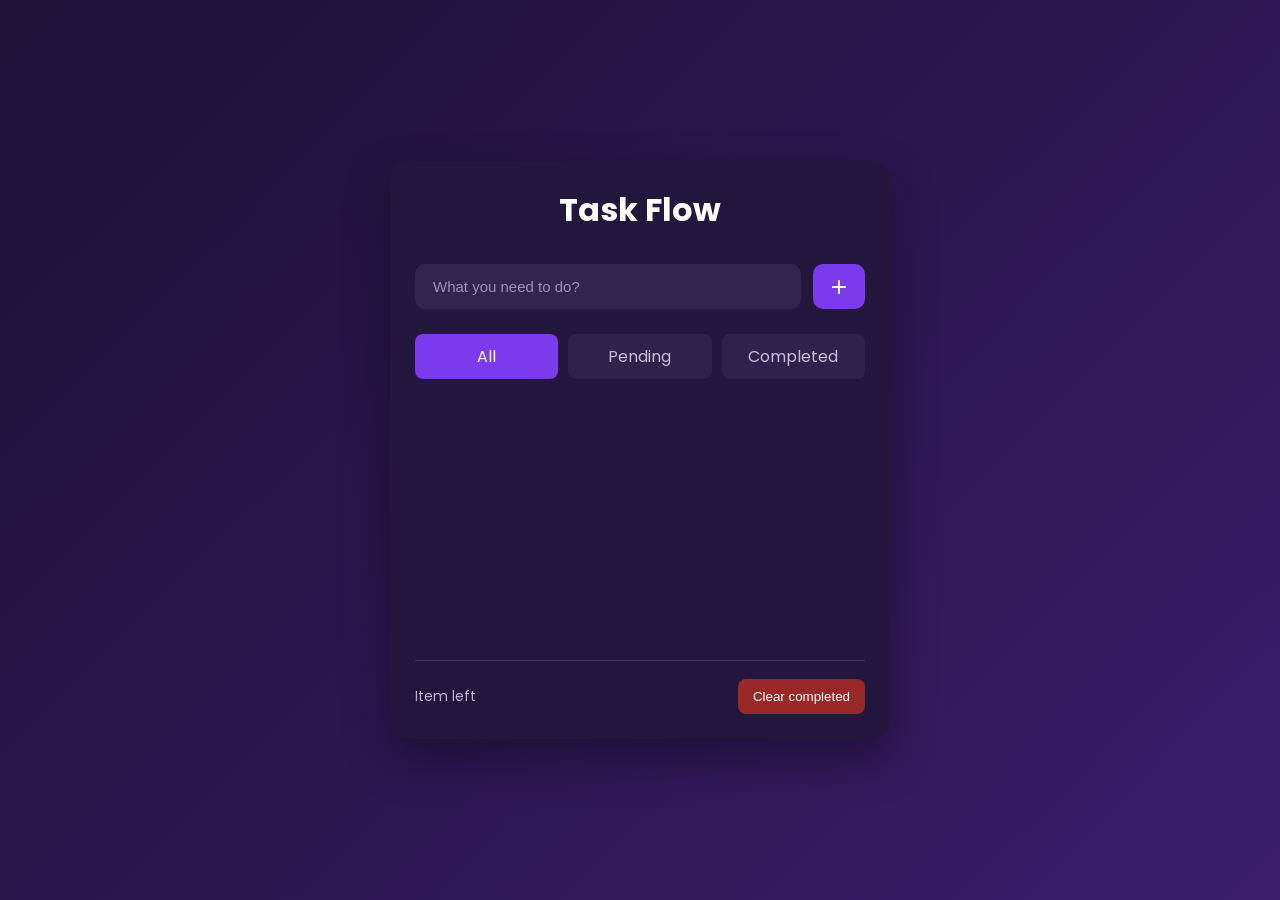
==== index.html @ 8a2900d8 "first commit" ====
<!DOCTYPE html>
<html lang="en">

<head>
    <meta charset="UTF-8">
    <meta name="viewport" content="width=device-width, initial-scale=1.0">
    <title>Task Flow</title>
    <link rel="stylesheet" href="style.css">
</head>

<body>
    <main>
        <header>
            <h1>Task Flow</h1>
            <!-- #TODO ==> Date will be added dainamicly -->
            <p> </p>
        </header>
        <!-- Input Section -->
        <section class="task-input">
            <input type="text" class="input" placeholder="What you need to do?">
            <button class="input-btn ">+</button>
        </section>
        <!-- Filter Section -->
        <section class="task-filter">
            <p class="filter active">All</p>
            <p class="filter pending">Pending</p>
            <p class="filter complete">Completed</p>
        </section>
        <!-- Task List Section -->
        <!-- Without any task -->
        <div class="task-list-blank hidden">
            <h2>NO TASK ADD YET !</h2>
        </div>
        <!-- With task -->
        <section class="task-container">
            <ul class="task-list">
                <!-- <li>
                    <div class="task">
                        <input type="checkbox">
                        <span>Learn JavaScript</span>
                    </div>
                    <div class="actions">
                        <button>🗑️</button>
                    </div>
                </li> -->
            </ul>
        </section>
        <footer>
            <p> <span class="left-item"> </span> Item left</p>
            <button class="clear-complete">Clear completed</button>
        </footer>
    </main>

    <script src="script.js"></script>
</body>

</html>
---- style.css ----
/* ==========================
   Google Font
========================== */
@import url('https://fonts.googleapis.com/css2?family=Poppins:wght@300;400;500;600;700&display=swap');

/* ==========================
   Reset
========================== */
* {
    margin: 0;
    padding: 0;
    box-sizing: border-box;
}

body {
    font-family: "Poppins", sans-serif;
    background: linear-gradient(135deg, #1d1135, #3b1d6b);
    min-height: 100vh;
    display: flex;
    justify-content: center;
    align-items: center;
    color: #fff;
    padding: 20px;
}

/* ==========================
   Main Container
========================== */

main {
    width: 100%;
    max-width: 500px;
    background: #24173d;
    border-radius: 18px;
    padding: 25px;
    box-shadow: 0 20px 45px rgba(0, 0, 0, 0.35);
}

/* ==========================
   Header
========================== */

header {
    text-align: center;
    margin-bottom: 30px;
}

header h1 {
    font-size: 2rem;
    font-weight: 700;
    color: #ffffff;
}

header p {
    color: #b9b2c9;
    margin-top: 6px;
    font-size: 0.95rem;
}

/* ==========================
   Input Section
========================== */

.task-input {
    display: flex;
    gap: 12px;
    margin-bottom: 25px;
}

.task-input input {
    flex: 1;
    border: none;
    outline: none;
    padding: 14px 18px;
    border-radius: 10px;
    background: #332450;
    color: white;
    font-size: 15px;
}

.task-input input::placeholder {
    color: #9d93b6;
}

.input-btn {
    width: 52px;
    border: none;
    border-radius: 10px;
    background: #7c3aed;
    color: white;
    font-size: 28px;
    cursor: pointer;
    transition: 0.3s;
}

.input-btn:hover {
    background: #9254ff;
    transform: scale(1.05);
}

/* ==========================
   Filter Section
========================== */

.task-filter {
    display: flex;
    justify-content: space-between;
    margin-bottom: 22px;
    gap: 10px;
}

.filter {
    flex: 1;
    text-align: center;
    padding: 10px;
    background: #31224d;
    border-radius: 8px;
    cursor: pointer;
    color: #c7bfd8;
    transition: .3s;
    user-select: none;
}

.filter:hover {
    background: #453167;
}

.filter.active {
    background: #7c3aed;
    color: white;
}

/* ==========================
   Task List
========================== */

/* before adding list */

.task-list-blank {
    margin-bottom: 25px;
    height: 20vh;
    text-align: center;
    color: #594a73;
}

.task-list-blank h2 {
    padding-top: 50px;
}

.hidden {
    display: none;
}


/* After adding list */

.task-container {
    margin-bottom: 25px;
    max-height: 26vh;
    min-height: 26vh;
    overflow-y: auto;
    padding-right: 10px;
}

/* Scroll bar */

.task-container::-webkit-scrollbar {
    width: 8px;
}

.task-container::-webkit-scrollbar-track {
    background: #2f2149;
    border-radius: 10px;
}

.task-container::-webkit-scrollbar-thumb {
    background: #9254ff;
    border-radius: 10px;
}

.task-container::-webkit-scrollbar-thumb:hover {
    background: #64567c;
}

.task-list {
    list-style: none;
    display: flex;
    flex-direction: column;
    gap: 14px;
}

/* Example Task */

.task-list li {
    display: flex;
    justify-content: space-between;
    align-items: center;
    background: #31224d;
    padding: 14px 16px;
    border-radius: 10px;
    transition: .3s;
}

.task-list li:hover {
    transform: translateY(-2px);
    background: #3b2b5d;
}

/* Left Side */

.task {
    display: flex;
    align-items: center;
    gap: 12px;
    flex: 1;
}

.task input[type="checkbox"] {
    width: 20px;
    height: 20px;
    cursor: pointer;
    accent-color: #7c3aed;
}

.task span {
    font-size: 15px;
}

/* Completed Task */

.completed span {
    text-decoration: line-through;
    color: #8c84a4;
}

/* Action Buttons */

.actions {
    display: flex;
    gap: 10px;
}

.actions button {
    border: none;
    background: transparent;
    color: white;
    font-size: 18px;
    cursor: pointer;
    transition: .3s;
}

.actions button:hover {
    color: #a855f7;
    transform: scale(1.15);
}

/* ==========================
   Footer
========================== */

footer {
    display: flex;
    justify-content: space-between;
    align-items: center;
    border-top: 1px solid #43325f;
    padding-top: 18px;
}

footer p {
    color: #bdb4cf;
    font-size: 14px;
}

footer span {
    color: white;
    font-weight: 600;
}

footer button {
    border: none;
    background: #992828;
    color: white;
    padding: 10px 15px;
    border-radius: 8px;
    cursor: pointer;
    transition: .3s;
}

footer button:hover {
    background: #dc2626;
}

/* ==========================
   Responsive
========================== */

@media (max-width: 500px) {

    main {
        padding: 20px;
    }

    .task-filter {
        flex-direction: column;
    }

    footer {
        flex-direction: column;
        gap: 15px;
        align-items: stretch;
    }

    footer button {
        width: 100%;
    }
}
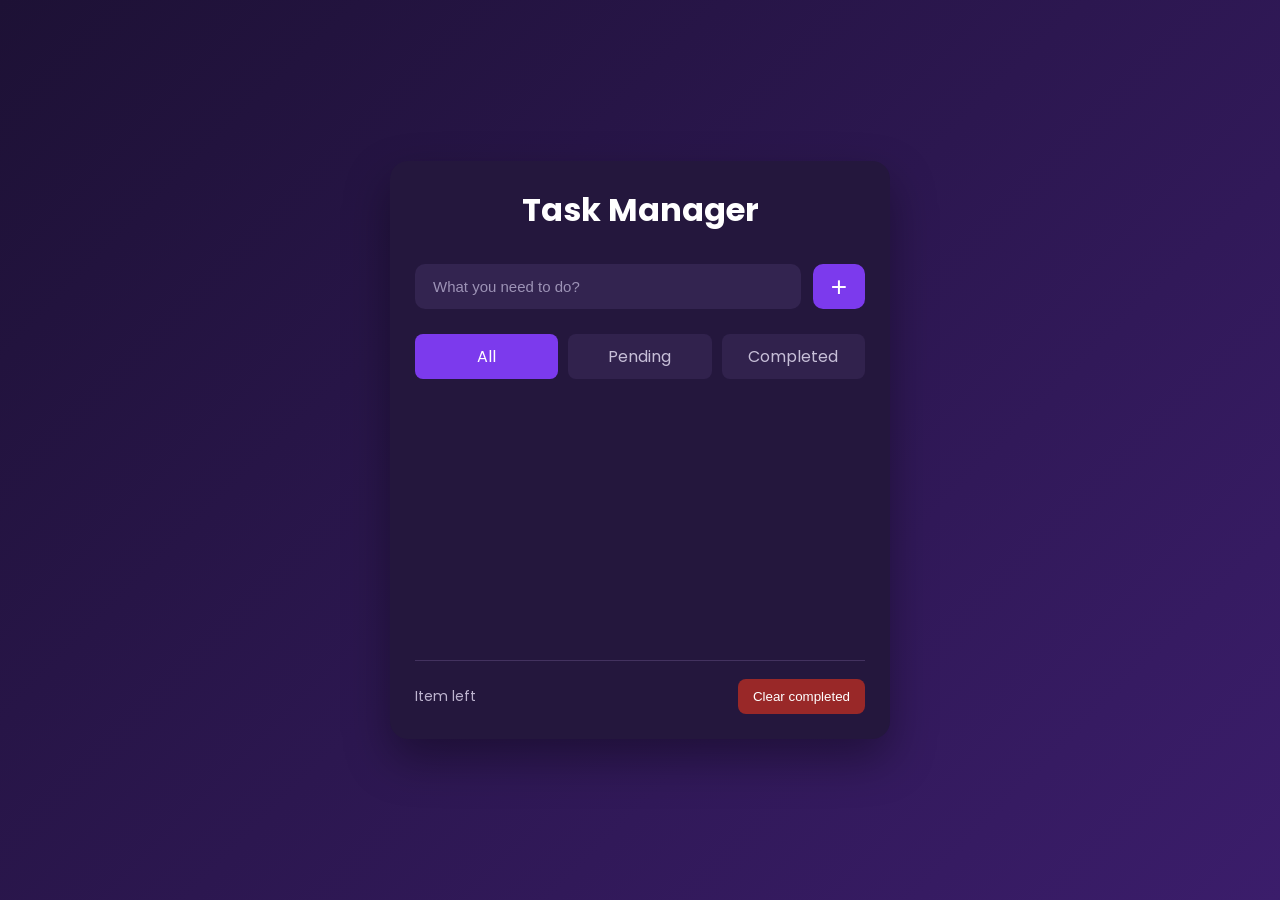
==== commit a77bdf1a: "Update title and header to reflect Task Manager" ====
--- a/index.html
+++ b/index.html
@@ -4,14 +4,14 @@
 <head>
     <meta charset="UTF-8">
     <meta name="viewport" content="width=device-width, initial-scale=1.0">
-    <title>Task Flow</title>
+    <title>Task Manager</title>
     <link rel="stylesheet" href="style.css">
 </head>
 
 <body>
     <main>
         <header>
-            <h1>Task Flow</h1>
+            <h1>Task Manager</h1>
             <!-- #TODO ==> Date will be added dainamicly -->
             <p> </p>
         </header>
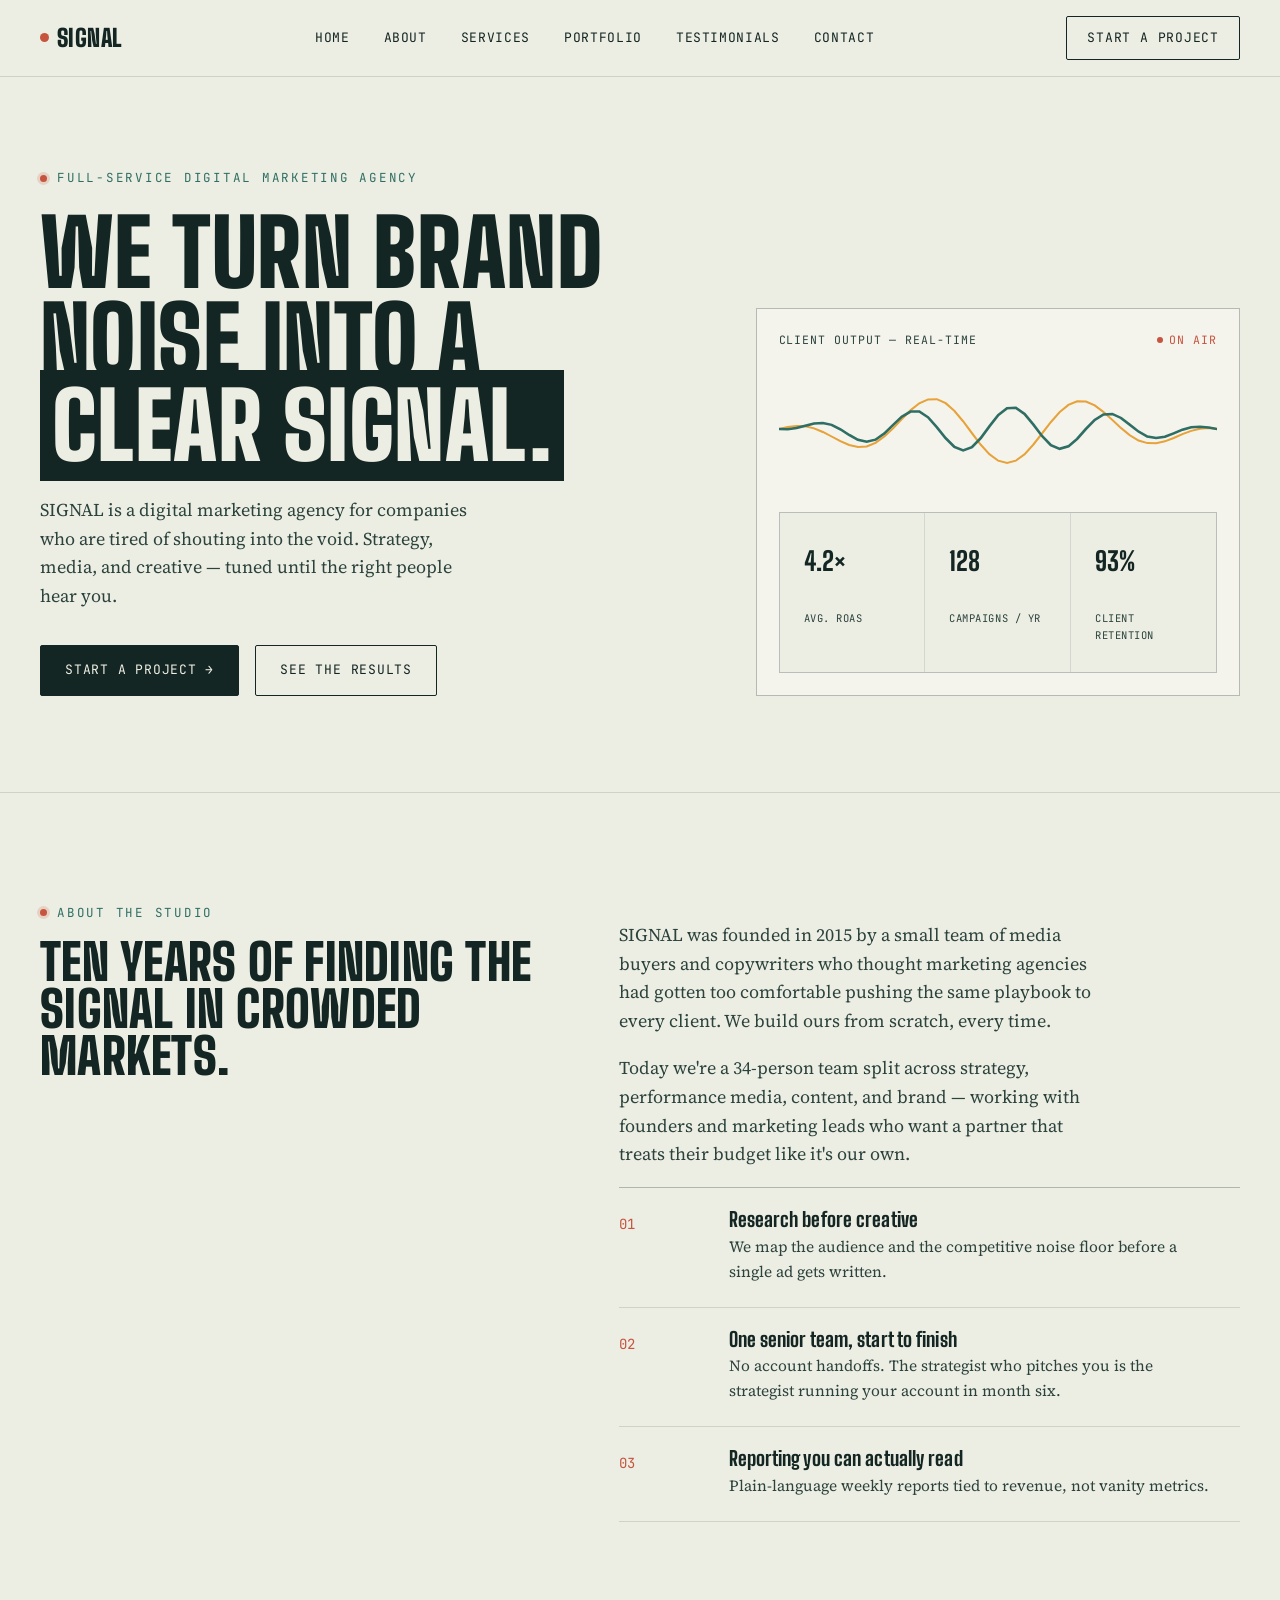
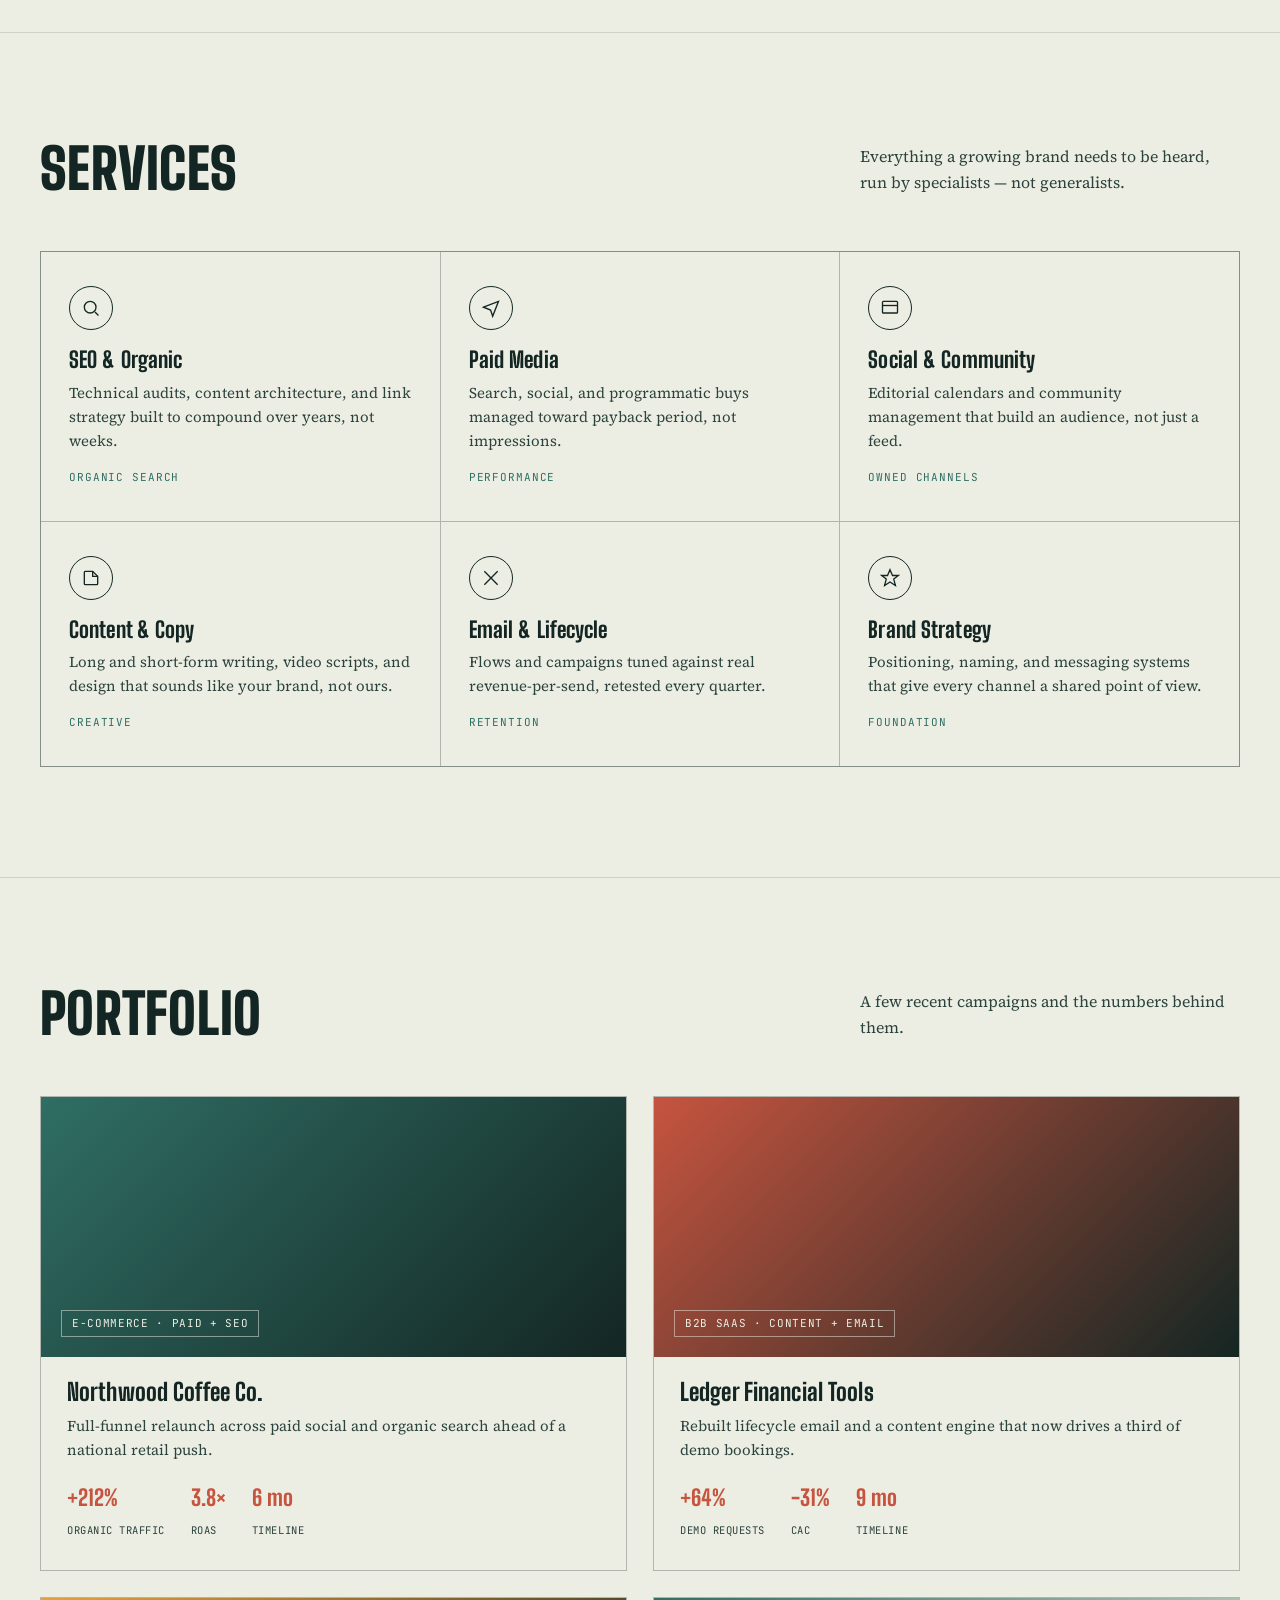
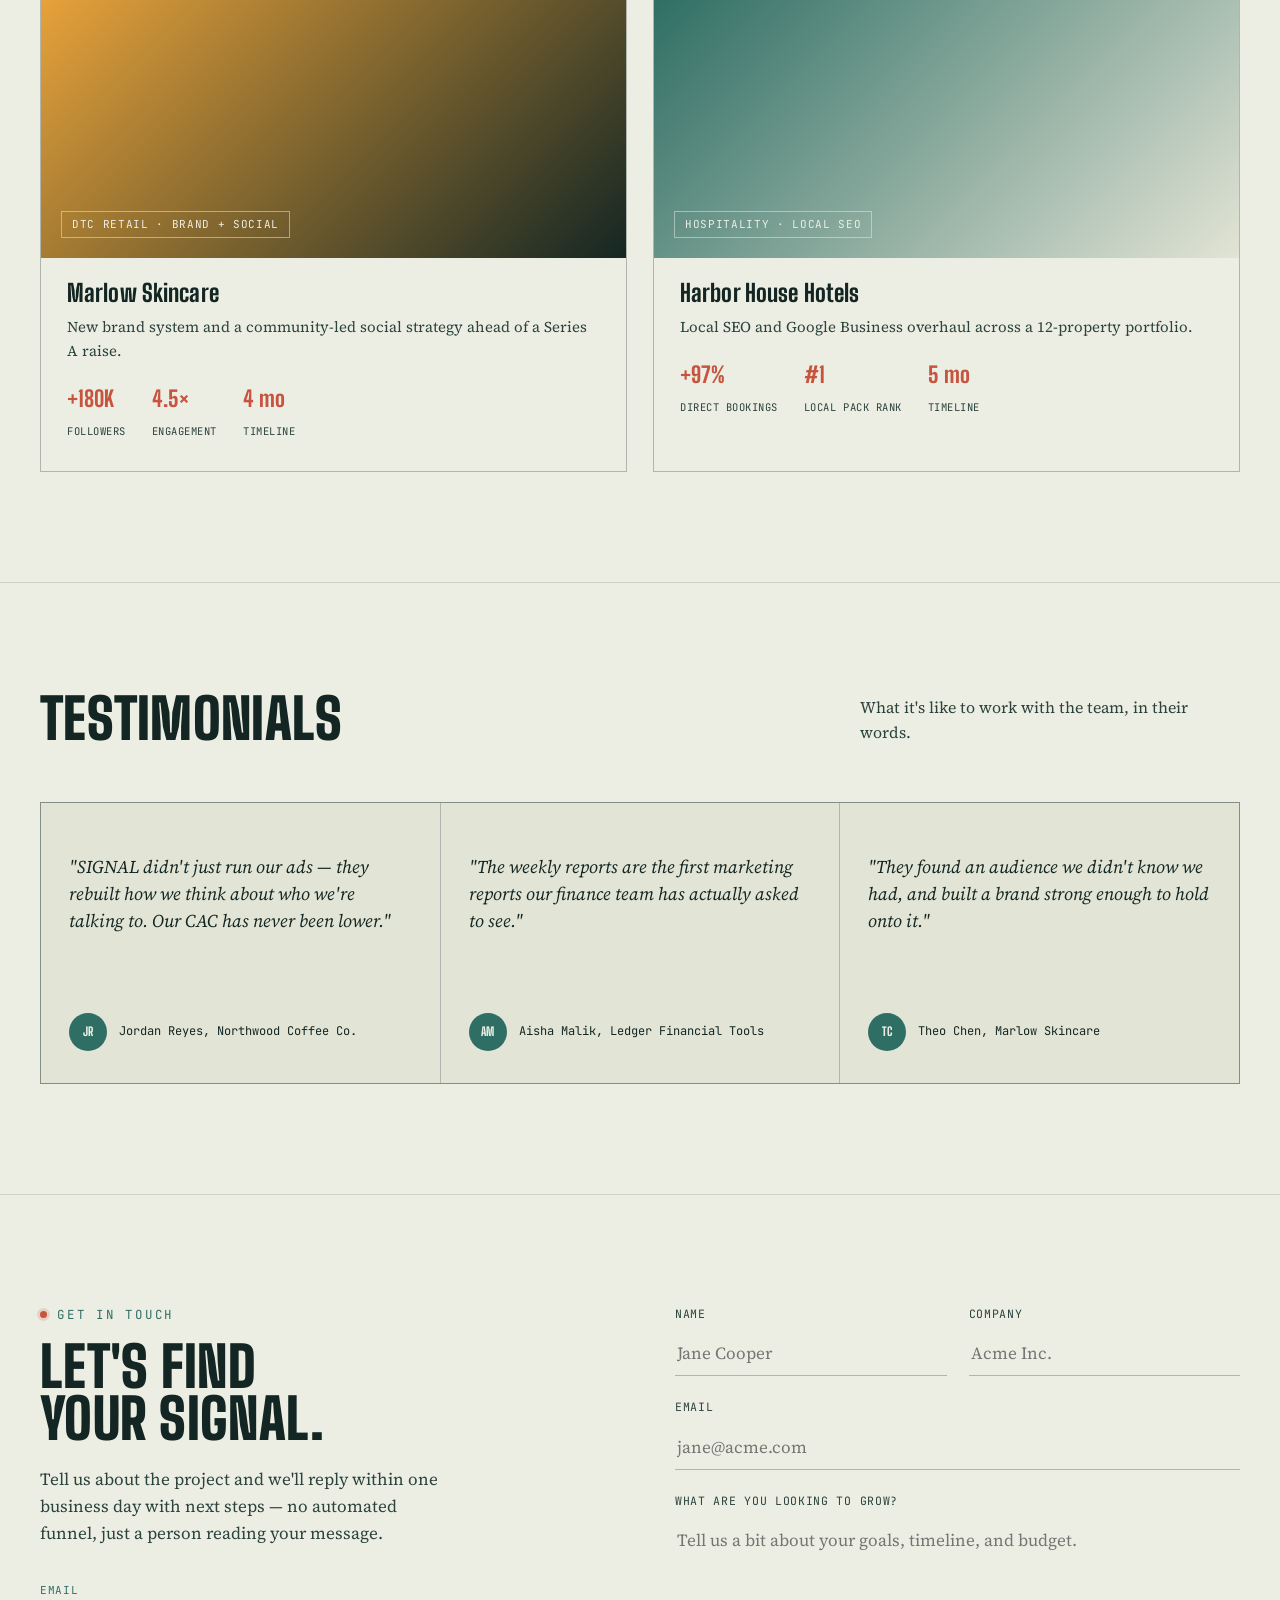
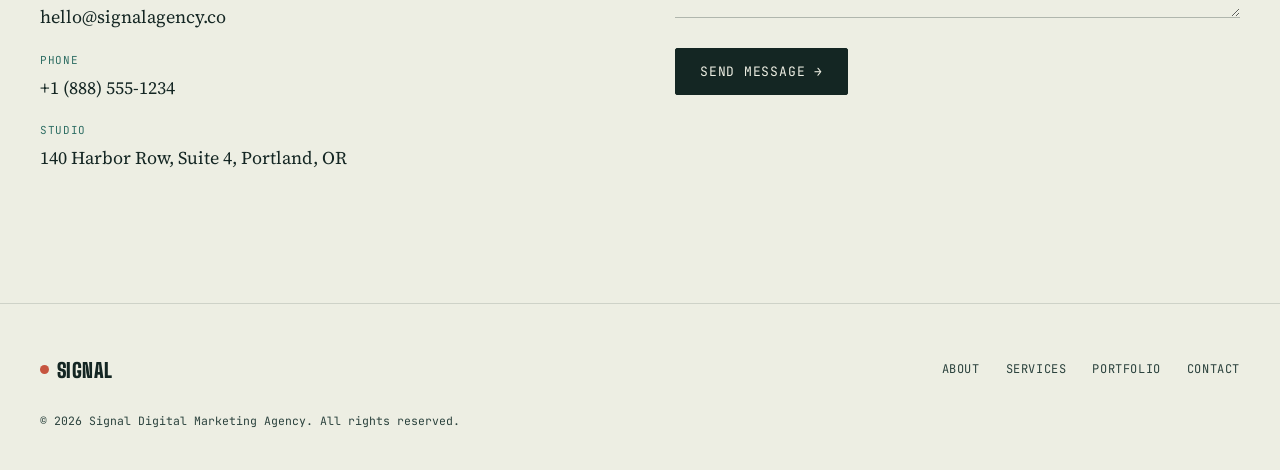
==== commit b3660f25: "Remove script and style files for a complete overhaul of the project structure" ====
--- a/index.html
+++ b/index.html
@@ -1,57 +1,883 @@
 <!DOCTYPE html>
 <html lang="en">
-
 <head>
-    <meta charset="UTF-8">
-    <meta name="viewport" content="width=device-width, initial-scale=1.0">
-    <title>Task Manager</title>
-    <link rel="stylesheet" href="style.css">
+<meta charset="UTF-8">
+<meta name="viewport" content="width=device-width, initial-scale=1.0">
+<title>SIGNAL — Digital Marketing Agency</title>
+<link rel="preconnect" href="https://fonts.googleapis.com">
+<link rel="preconnect" href="https://fonts.gstatic.com" crossorigin>
+<link href="https://fonts.googleapis.com/css2?family=Big+Shoulders+Display:wght@600;800;900&family=Source+Serif+4:ital,wght@0,400;0,500;0,600;1,400&family=JetBrains+Mono:wght@400;500&display=swap" rel="stylesheet">
+<style>
+
+/* ========================================================
+   TOKENS
+   ======================================================== */
+:root{
+  --ink:#142623;
+  --ink-soft:#2b423d;
+  --paper:#EDEEE3;
+  --paper-dim:#E2E4D5;
+  --amber:#E7A23A;
+  --amber-soft:#f3c988;
+  --teal:#2F6E64;
+  --coral:#C6543F;
+  --line: rgba(20,38,35,0.14);
+  --line-strong: rgba(20,38,35,0.28);
+
+  --display: 'Big Shoulders Display', sans-serif;
+  --body: 'Source Serif 4', Georgia, serif;
+  --mono: 'JetBrains Mono', monospace;
+
+  --maxw: 1280px;
+}
+
+*{box-sizing:border-box;}
+html{scroll-behavior:smooth;}
+body{
+  margin:0;
+  background:var(--paper);
+  color:var(--ink);
+  font-family:var(--body);
+  font-size:17px;
+  line-height:1.6;
+  -webkit-font-smoothing:antialiased;
+}
+img,svg{display:block;max-width:100%;}
+a{color:inherit;}
+button{font-family:inherit;}
+
+@media (prefers-reduced-motion: reduce){
+  *{animation-duration:0.001ms !important; animation-iteration-count:1 !important; transition-duration:0.001ms !important; scroll-behavior:auto !important;}
+}
+
+.wrap{
+  max-width:var(--maxw);
+  margin:0 auto;
+  padding:0 40px;
+}
+@media (max-width:720px){ .wrap{padding:0 22px;} }
+
+.eyebrow{
+  font-family:var(--mono);
+  font-size:12.5px;
+  letter-spacing:0.14em;
+  text-transform:uppercase;
+  color:var(--teal);
+  display:flex;
+  align-items:center;
+  gap:10px;
+}
+.eyebrow::before{
+  content:"";
+  width:7px;height:7px;border-radius:50%;
+  background:var(--coral);
+  box-shadow:0 0 0 3px rgba(198,84,63,0.18);
+}
+
+h1,h2,h3,h4{
+  font-family:var(--display);
+  font-weight:900;
+  text-transform:uppercase;
+  letter-spacing:0.005em;
+  line-height:0.94;
+  margin:0;
+  color:var(--ink);
+}
+
+.btn{
+  display:inline-flex;
+  align-items:center;
+  gap:10px;
+  font-family:var(--mono);
+  font-size:13px;
+  letter-spacing:0.06em;
+  text-transform:uppercase;
+  padding:14px 24px;
+  border-radius:2px;
+  border:1.5px solid var(--ink);
+  background:transparent;
+  color:var(--ink);
+  cursor:pointer;
+  text-decoration:none;
+  transition:background .25s ease, color .25s ease, transform .2s ease;
+}
+.btn:hover{transform:translateY(-2px);}
+.btn-solid{
+  background:var(--ink);
+  color:var(--paper);
+}
+.btn-solid:hover{background:var(--teal); border-color:var(--teal);}
+.btn-ghost:hover{background:var(--ink); color:var(--paper);}
+
+/* ========================================================
+   REVEAL ON SCROLL
+   ======================================================== */
+.reveal{
+  opacity:0;
+  transform:translateY(28px);
+  transition:opacity .8s cubic-bezier(.2,.7,.2,1), transform .8s cubic-bezier(.2,.7,.2,1);
+}
+.reveal.in{opacity:1; transform:translateY(0);}
+.reveal-stagger.in > *{transition-delay:calc(var(--i,0) * 90ms);}
+
+/* ========================================================
+   NAV
+   ======================================================== */
+header{
+  position:fixed;
+  top:0; left:0; right:0;
+  z-index:100;
+  background:rgba(237,238,227,0.86);
+  backdrop-filter:blur(10px);
+  border-bottom:1px solid var(--line);
+}
+.navbar{
+  display:flex;
+  align-items:center;
+  justify-content:space-between;
+  height:76px;
+}
+.logo{
+  font-family:var(--display);
+  font-weight:900;
+  font-size:24px;
+  text-transform:uppercase;
+  letter-spacing:0.02em;
+  text-decoration:none;
+  color:var(--ink);
+  display:flex;
+  align-items:center;
+  gap:8px;
+}
+.logo .dot{width:9px;height:9px;border-radius:50%;background:var(--coral);animation:pulse 2.4s ease-in-out infinite;}
+@keyframes pulse{0%,100%{opacity:1;} 50%{opacity:.35;}}
+
+.nav-links{
+  display:flex;
+  gap:34px;
+  list-style:none;
+  margin:0; padding:0;
+  font-family:var(--mono);
+  font-size:13px;
+  letter-spacing:0.05em;
+  text-transform:uppercase;
+}
+.nav-links a{
+  text-decoration:none;
+  color:var(--ink);
+  position:relative;
+  padding-bottom:4px;
+}
+.nav-links a::after{
+  content:"";
+  position:absolute;
+  left:0; bottom:0;
+  width:0%; height:1.5px;
+  background:var(--coral);
+  transition:width .25s ease;
+}
+.nav-links a:hover::after{width:100%;}
+
+.nav-cta{display:flex; align-items:center; gap:22px;}
+.nav-cta .btn{padding:11px 20px;}
+
+.burger{
+  display:none;
+  flex-direction:column;
+  gap:5px;
+  background:none;
+  border:none;
+  cursor:pointer;
+  padding:8px;
+}
+.burger span{width:24px;height:2px;background:var(--ink);transition:transform .3s ease, opacity .3s ease;}
+.burger.open span:nth-child(1){transform:translateY(7px) rotate(45deg);}
+.burger.open span:nth-child(2){opacity:0;}
+.burger.open span:nth-child(3){transform:translateY(-7px) rotate(-45deg);}
+
+.mobile-menu{
+  display:none;
+  position:fixed;
+  top:76px; left:0; right:0; bottom:0;
+  background:var(--paper);
+  z-index:99;
+  padding:40px 28px;
+  transform:translateY(-12px);
+  opacity:0;
+  pointer-events:none;
+  transition:opacity .3s ease, transform .3s ease;
+}
+.mobile-menu.open{opacity:1; transform:translateY(0); pointer-events:auto;}
+.mobile-menu ul{list-style:none;margin:0;padding:0;display:flex;flex-direction:column;gap:0;}
+.mobile-menu li{border-bottom:1px solid var(--line);}
+.mobile-menu a{
+  display:block;
+  padding:22px 4px;
+  text-decoration:none;
+  color:var(--ink);
+  font-family:var(--display);
+  font-weight:800;
+  font-size:30px;
+  text-transform:uppercase;
+}
+.mobile-menu .btn{margin-top:28px; width:100%; justify-content:center;}
+
+@media (max-width:900px){
+  .nav-links, .nav-cta .btn-ghost{display:none;}
+  .burger{display:flex;}
+  .mobile-menu{display:block;}
+}
+
+/* ========================================================
+   HERO
+   ======================================================== */
+.hero{
+  padding:168px 0 96px;
+  position:relative;
+  overflow:hidden;
+  border-bottom:1px solid var(--line);
+}
+.hero-grid{
+  display:grid;
+  grid-template-columns:1.15fr 0.85fr;
+  gap:60px;
+  align-items:end;
+}
+.hero h1{
+  font-size:clamp(52px, 7.2vw, 108px);
+  margin-top:22px;
+}
+.hero h1 em{
+  font-style:normal;
+  color:var(--paper);
+  background:var(--ink);
+  padding:0 12px;
+}
+.hero-sub{
+  max-width:440px;
+  font-size:18px;
+  color:var(--ink-soft);
+  margin:26px 0 34px;
+}
+.hero-actions{display:flex; gap:16px; flex-wrap:wrap;}
+
+.hero-panel{
+  border:1px solid var(--line-strong);
+  background:rgba(255,255,255,0.35);
+  padding:22px;
+  position:relative;
+}
+.hero-panel-label{
+  display:flex; justify-content:space-between;
+  font-family:var(--mono); font-size:11.5px; letter-spacing:0.08em; text-transform:uppercase;
+  color:var(--ink-soft);
+  margin-bottom:14px;
+}
+.hero-panel-label span.live{color:var(--coral); display:flex; align-items:center; gap:6px;}
+.hero-panel-label span.live::before{content:"";width:6px;height:6px;border-radius:50%;background:var(--coral);animation:pulse 1.6s ease-in-out infinite;}
+
+#wave-svg{width:100%; height:130px;}
+.wave-path{
+  fill:none;
+  stroke:var(--teal);
+  stroke-width:2.5;
+  stroke-linecap:round;
+}
+.wave-path.amber{stroke:var(--amber); stroke-width:2;}
+
+.stat-row{
+  display:grid;
+  grid-template-columns:repeat(3,1fr);
+  gap:1px;
+  background:var(--line);
+  margin-top:18px;
+  border:1px solid var(--line);
+}
+.stat-row div{
+  background:var(--paper);
+  padding:14px 12px;
+}
+.stat-num{font-family:var(--display); font-weight:800; font-size:26px;}
+.stat-label{font-family:var(--mono); font-size:10.5px; text-transform:uppercase; letter-spacing:0.05em; color:var(--ink-soft);}
+
+@media (max-width:900px){
+  .hero{padding:120px 0 64px;}
+  .hero-grid{grid-template-columns:1fr; gap:40px;}
+}
+
+/* ========================================================
+   SECTION SHELL
+   ======================================================== */
+section{padding:110px 0; border-bottom:1px solid var(--line);}
+.section-head{
+  display:flex;
+  justify-content:space-between;
+  align-items:flex-end;
+  gap:30px;
+  margin-bottom:56px;
+}
+.section-head h2{font-size:clamp(34px,4.4vw,56px);}
+.section-head p{max-width:380px; color:var(--ink-soft); font-size:16px; margin:0;}
+@media (max-width:760px){
+  section{padding:76px 0;}
+  .section-head{flex-direction:column; align-items:flex-start;}
+}
+
+/* ========================================================
+   ABOUT
+   ======================================================== */
+.about-grid{
+  display:grid;
+  grid-template-columns:0.9fr 1.1fr;
+  gap:70px;
+}
+.about-copy p{font-size:18px; color:var(--ink-soft); max-width:480px;}
+.about-copy p + p{margin-top:18px;}
+.freq-list{
+  border-top:1px solid var(--line-strong);
+}
+.freq-item{
+  display:grid;
+  grid-template-columns:90px 1fr;
+  gap:20px;
+  padding:22px 0;
+  border-bottom:1px solid var(--line);
+}
+.freq-item .f-num{
+  font-family:var(--mono);
+  color:var(--coral);
+  font-size:14px;
+  padding-top:3px;
+}
+.freq-item h4{
+  font-size:20px;
+  text-transform:none;
+  font-weight:800;
+  margin-bottom:6px;
+}
+.freq-item p{margin:0; color:var(--ink-soft); font-size:15.5px;}
+
+@media (max-width:900px){ .about-grid{grid-template-columns:1fr; gap:40px;} }
+
+/* ========================================================
+   SERVICES
+   ======================================================== */
+.services-grid{
+  display:grid;
+  grid-template-columns:repeat(3, 1fr);
+  gap:1px;
+  background:var(--line-strong);
+  border:1px solid var(--line-strong);
+}
+.service-card{
+  background:var(--paper);
+  padding:34px 28px;
+  transition:background .3s ease, transform .3s ease;
+  position:relative;
+}
+.service-card:hover{background:var(--ink); transform:translateY(-3px);}
+.service-card:hover *{color:var(--paper) !important;}
+.service-card:hover .s-icon{background:var(--amber); border-color:var(--amber);}
+.s-icon{
+  width:44px; height:44px;
+  border:1.5px solid var(--ink);
+  border-radius:50%;
+  display:flex; align-items:center; justify-content:center;
+  margin-bottom:20px;
+  transition:all .3s ease;
+}
+.s-icon svg{width:20px;height:20px;}
+.service-card h3{font-size:22px; text-transform:none; font-weight:800; margin-bottom:10px;}
+.service-card p{margin:0; color:var(--ink-soft); font-size:15px;}
+.s-tag{
+  font-family:var(--mono); font-size:11px; color:var(--teal);
+  text-transform:uppercase; letter-spacing:0.08em;
+  margin-top:16px; display:block;
+}
+@media (max-width:900px){ .services-grid{grid-template-columns:1fr 1fr;} }
+@media (max-width:600px){ .services-grid{grid-template-columns:1fr;} }
+
+/* ========================================================
+   PORTFOLIO
+   ======================================================== */
+.folio-grid{
+  display:grid;
+  grid-template-columns:repeat(2,1fr);
+  gap:26px;
+}
+.folio-card{
+  border:1px solid var(--line-strong);
+  overflow:hidden;
+}
+.folio-media{
+  height:260px;
+  background:linear-gradient(135deg, var(--teal), var(--ink));
+  position:relative;
+  display:flex; align-items:flex-end;
+  padding:20px;
+}
+.folio-media .tag{
+  font-family:var(--mono); font-size:11px; color:var(--paper);
+  border:1px solid rgba(237,238,227,0.5);
+  padding:4px 10px; text-transform:uppercase; letter-spacing:0.06em;
+}
+.folio-body{padding:24px 26px 28px;}
+.folio-body h3{font-size:24px; text-transform:none; font-weight:800;}
+.folio-body p{color:var(--ink-soft); font-size:15px; margin:10px 0 18px;}
+.folio-metrics{display:flex; gap:26px;}
+.folio-metrics div{font-family:var(--mono);}
+.folio-metrics b{display:block; font-size:22px; color:var(--coral); font-family:var(--display); font-weight:800;}
+.folio-metrics span{font-size:10.5px; text-transform:uppercase; letter-spacing:0.05em; color:var(--ink-soft);}
+@media (max-width:800px){ .folio-grid{grid-template-columns:1fr;} }
+
+/* ========================================================
+   TESTIMONIALS
+   ======================================================== */
+.testi-strip{
+  display:grid;
+  grid-template-columns:repeat(3,1fr);
+  gap:1px;
+  background:var(--line-strong);
+  border:1px solid var(--line-strong);
+}
+.testi-card{
+  background:var(--paper-dim);
+  padding:32px 28px;
+  display:flex;
+  flex-direction:column;
+  justify-content:space-between;
+  min-height:280px;
+}
+.testi-quote{
+  font-family:var(--body);
+  font-style:italic;
+  font-size:18px;
+  line-height:1.5;
+  color:var(--ink);
+}
+.testi-who{
+  margin-top:24px;
+  display:flex;
+  align-items:center;
+  gap:12px;
+  font-family:var(--mono);
+  font-size:12px;
+}
+.testi-avatar{
+  width:38px;height:38px;border-radius:50%;
+  background:var(--teal);
+  color:var(--paper);
+  display:flex; align-items:center; justify-content:center;
+  font-family:var(--display); font-weight:800;
+}
+@media (max-width:900px){ .testi-strip{grid-template-columns:1fr;} }
+
+/* ========================================================
+   CONTACT
+   ======================================================== */
+.contact-grid{
+  display:grid;
+  grid-template-columns:1fr 1fr;
+  gap:70px;
+}
+.contact-info h2{font-size:clamp(34px,4.4vw,56px);}
+.contact-info p{color:var(--ink-soft); font-size:17px; max-width:400px; margin:20px 0 34px;}
+.contact-detail{margin-bottom:20px;}
+.contact-detail .cl{font-family:var(--mono); font-size:11px; text-transform:uppercase; letter-spacing:0.06em; color:var(--teal); display:block; margin-bottom:4px;}
+.contact-detail .cv{font-size:18px;}
+.contact-detail a{text-decoration:none;}
+
+.form-field{margin-bottom:22px;}
+.form-field label{
+  display:block;
+  font-family:var(--mono);
+  font-size:11.5px;
+  text-transform:uppercase;
+  letter-spacing:0.06em;
+  color:var(--ink-soft);
+  margin-bottom:8px;
+}
+.form-field input, .form-field textarea{
+  width:100%;
+  background:transparent;
+  border:none;
+  border-bottom:1.5px solid var(--line-strong);
+  padding:10px 2px;
+  font-family:var(--body);
+  font-size:17px;
+  color:var(--ink);
+  outline:none;
+  transition:border-color .2s ease;
+  resize:vertical;
+}
+.form-field input:focus, .form-field textarea:focus{border-color:var(--coral);}
+.form-field textarea{min-height:100px;}
+.form-row{display:grid; grid-template-columns:1fr 1fr; gap:22px;}
+@media (max-width:560px){ .form-row{grid-template-columns:1fr;} }
+
+.form-msg{
+  font-family:var(--mono);
+  font-size:13px;
+  margin-top:18px;
+  display:none;
+  color:var(--teal);
+}
+.form-msg.show{display:block;}
+
+@media (max-width:900px){ .contact-grid{grid-template-columns:1fr; gap:50px;} }
+
+/* ========================================================
+   FOOTER
+   ======================================================== */
+footer{padding:50px 0 40px;}
+.foot-row{
+  display:flex; justify-content:space-between; align-items:center; flex-wrap:wrap; gap:20px;
+}
+.foot-row .logo{font-size:20px;}
+.foot-links{
+  display:flex; gap:26px; list-style:none; margin:0; padding:0;
+  font-family:var(--mono); font-size:12px; text-transform:uppercase; letter-spacing:0.05em;
+  color:var(--ink-soft);
+}
+.foot-links a{text-decoration:none; color:var(--ink-soft);}
+.foot-copy{font-family:var(--mono); font-size:11.5px; color:var(--ink-soft); margin-top:26px;}
+
+</style>
 </head>
-
 <body>
-    <main>
-        <header>
-            <h1>Task Manager</h1>
-            <!-- #TODO ==> Date will be added dainamicly -->
-            <p> </p>
-        </header>
-        <!-- Input Section -->
-        <section class="task-input">
-            <input type="text" class="input" placeholder="What you need to do?">
-            <button class="input-btn ">+</button>
-        </section>
-        <!-- Filter Section -->
-        <section class="task-filter">
-            <p class="filter active">All</p>
-            <p class="filter pending">Pending</p>
-            <p class="filter complete">Completed</p>
-        </section>
-        <!-- Task List Section -->
-        <!-- Without any task -->
-        <div class="task-list-blank hidden">
-            <h2>NO TASK ADD YET !</h2>
+
+<!-- ============ HEADER / NAV ============ -->
+<header>
+  <div class="wrap navbar">
+    <a href="#home" class="logo"><span class="dot"></span>SIGNAL</a>
+    <nav>
+      <ul class="nav-links">
+        <li><a href="#home">Home</a></li>
+        <li><a href="#about">About</a></li>
+        <li><a href="#services">Services</a></li>
+        <li><a href="#portfolio">Portfolio</a></li>
+        <li><a href="#testimonials">Testimonials</a></li>
+        <li><a href="#contact">Contact</a></li>
+      </ul>
+    </nav>
+    <div class="nav-cta">
+      <a href="#contact" class="btn btn-ghost">Start a project</a>
+      <button class="burger" id="burger" aria-label="Open menu"><span></span><span></span><span></span></button>
+    </div>
+  </div>
+</header>
+
+<div class="mobile-menu" id="mobileMenu">
+  <ul>
+    <li><a href="#home">Home</a></li>
+    <li><a href="#about">About</a></li>
+    <li><a href="#services">Services</a></li>
+    <li><a href="#portfolio">Portfolio</a></li>
+    <li><a href="#testimonials">Testimonials</a></li>
+    <li><a href="#contact">Contact</a></li>
+  </ul>
+  <a href="#contact" class="btn btn-solid">Start a project</a>
+</div>
+
+<!-- ============ HERO ============ -->
+<section class="hero" id="home" style="border-bottom:1px solid var(--line); padding-top:168px;">
+  <div class="wrap hero-grid">
+    <div class="reveal in">
+      <div class="eyebrow">Full-service digital marketing agency</div>
+      <h1>We turn brand<br>noise into a<br><em>clear signal.</em></h1>
+      <p class="hero-sub">SIGNAL is a digital marketing agency for companies who are tired of shouting into the void. Strategy, media, and creative — tuned until the right people hear you.</p>
+      <div class="hero-actions">
+        <a href="#contact" class="btn btn-solid">Start a project →</a>
+        <a href="#portfolio" class="btn btn-ghost">See the results</a>
+      </div>
+    </div>
+
+    <div class="hero-panel reveal in">
+      <div class="hero-panel-label">
+        <span>Client output — real-time</span>
+        <span class="live">On air</span>
+      </div>
+      <svg id="wave-svg" viewBox="0 0 400 130" preserveAspectRatio="none">
+        <path class="wave-path amber" id="waveAmber" d="" />
+        <path class="wave-path" id="waveTeal" d="" />
+      </svg>
+      <div class="stat-row">
+        <div><div class="stat-num">4.2×</div><div class="stat-label">Avg. ROAS</div></div>
+        <div><div class="stat-num">128</div><div class="stat-label">Campaigns / yr</div></div>
+        <div><div class="stat-num">93%</div><div class="stat-label">Client retention</div></div>
+      </div>
+    </div>
+  </div>
+</section>
+
+<!-- ============ ABOUT ============ -->
+<section id="about">
+  <div class="wrap about-grid">
+    <div class="reveal">
+      <div class="eyebrow">About the studio</div>
+      <h2 style="margin-top:16px; font-size:clamp(32px,4vw,50px);">Ten years of finding the signal in crowded markets.</h2>
+    </div>
+    <div class="about-copy reveal">
+      <p>SIGNAL was founded in 2015 by a small team of media buyers and copywriters who thought marketing agencies had gotten too comfortable pushing the same playbook to every client. We build ours from scratch, every time.</p>
+      <p>Today we're a 34-person team split across strategy, performance media, content, and brand — working with founders and marketing leads who want a partner that treats their budget like it's our own.</p>
+      <div class="freq-list">
+        <div class="freq-item">
+          <div class="f-num">01</div>
+          <div><h4>Research before creative</h4><p>We map the audience and the competitive noise floor before a single ad gets written.</p></div>
         </div>
-        <!-- With task -->
-        <section class="task-container">
-            <ul class="task-list">
-                <!-- <li>
-                    <div class="task">
-                        <input type="checkbox">
-                        <span>Learn JavaScript</span>
-                    </div>
-                    <div class="actions">
-                        <button>🗑️</button>
-                    </div>
-                </li> -->
-            </ul>
-        </section>
-        <footer>
-            <p> <span class="left-item"> </span> Item left</p>
-            <button class="clear-complete">Clear completed</button>
-        </footer>
-    </main>
-
-    <script src="script.js"></script>
+        <div class="freq-item">
+          <div class="f-num">02</div>
+          <div><h4>One senior team, start to finish</h4><p>No account handoffs. The strategist who pitches you is the strategist running your account in month six.</p></div>
+        </div>
+        <div class="freq-item">
+          <div class="f-num">03</div>
+          <div><h4>Reporting you can actually read</h4><p>Plain-language weekly reports tied to revenue, not vanity metrics.</p></div>
+        </div>
+      </div>
+    </div>
+  </div>
+</section>
+
+<!-- ============ SERVICES ============ -->
+<section id="services">
+  <div class="wrap">
+    <div class="section-head reveal">
+      <h2>Services</h2>
+      <p>Everything a growing brand needs to be heard, run by specialists — not generalists.</p>
+    </div>
+    <div class="services-grid reveal-stagger">
+      <div class="service-card reveal" style="--i:0">
+        <div class="s-icon"><svg viewBox="0 0 24 24" fill="none" stroke="currentColor" stroke-width="1.6"><circle cx="11" cy="11" r="7"/><path d="M21 21l-4.3-4.3"/></svg></div>
+        <h3>SEO &amp; Organic</h3>
+        <p>Technical audits, content architecture, and link strategy built to compound over years, not weeks.</p>
+        <span class="s-tag">Organic search</span>
+      </div>
+      <div class="service-card reveal" style="--i:1">
+        <div class="s-icon"><svg viewBox="0 0 24 24" fill="none" stroke="currentColor" stroke-width="1.6"><path d="M3 11l18-7-7 18-2.5-7.5L3 11z"/></svg></div>
+        <h3>Paid Media</h3>
+        <p>Search, social, and programmatic buys managed toward payback period, not impressions.</p>
+        <span class="s-tag">Performance</span>
+      </div>
+      <div class="service-card reveal" style="--i:2">
+        <div class="s-icon"><svg viewBox="0 0 24 24" fill="none" stroke="currentColor" stroke-width="1.6"><rect x="3" y="4" width="18" height="14" rx="1"/><path d="M3 9h18"/></svg></div>
+        <h3>Social &amp; Community</h3>
+        <p>Editorial calendars and community management that build an audience, not just a feed.</p>
+        <span class="s-tag">Owned channels</span>
+      </div>
+      <div class="service-card reveal" style="--i:3">
+        <div class="s-icon"><svg viewBox="0 0 24 24" fill="none" stroke="currentColor" stroke-width="1.6"><path d="M4 19V5a1 1 0 011-1h9l6 6v9a1 1 0 01-1 1H5a1 1 0 01-1-1z"/><path d="M14 4v6h6"/></svg></div>
+        <h3>Content &amp; Copy</h3>
+        <p>Long and short-form writing, video scripts, and design that sounds like your brand, not ours.</p>
+        <span class="s-tag">Creative</span>
+      </div>
+      <div class="service-card reveal" style="--i:4">
+        <div class="s-icon"><svg viewBox="0 0 24 24" fill="none" stroke="currentColor" stroke-width="1.6"><path d="M4 4l16 16M4 20L20 4"/></svg></div>
+        <h3>Email &amp; Lifecycle</h3>
+        <p>Flows and campaigns tuned against real revenue-per-send, retested every quarter.</p>
+        <span class="s-tag">Retention</span>
+      </div>
+      <div class="service-card reveal" style="--i:5">
+        <div class="s-icon"><svg viewBox="0 0 24 24" fill="none" stroke="currentColor" stroke-width="1.6"><path d="M12 2l3 7h7l-5.5 4.3L18.5 21 12 16.8 5.5 21l2-7.7L2 9h7z"/></svg></div>
+        <h3>Brand Strategy</h3>
+        <p>Positioning, naming, and messaging systems that give every channel a shared point of view.</p>
+        <span class="s-tag">Foundation</span>
+      </div>
+    </div>
+  </div>
+</section>
+
+<!-- ============ PORTFOLIO ============ -->
+<section id="portfolio">
+  <div class="wrap">
+    <div class="section-head reveal">
+      <h2>Portfolio</h2>
+      <p>A few recent campaigns and the numbers behind them.</p>
+    </div>
+    <div class="folio-grid">
+      <div class="folio-card reveal">
+        <div class="folio-media"><span class="tag">E-commerce · Paid + SEO</span></div>
+        <div class="folio-body">
+          <h3>Northwood Coffee Co.</h3>
+          <p>Full-funnel relaunch across paid social and organic search ahead of a national retail push.</p>
+          <div class="folio-metrics">
+            <div><b>+212%</b><span>Organic traffic</span></div>
+            <div><b>3.8×</b><span>ROAS</span></div>
+            <div><b>6 mo</b><span>Timeline</span></div>
+          </div>
+        </div>
+      </div>
+      <div class="folio-card reveal">
+        <div class="folio-media" style="background:linear-gradient(135deg, var(--coral), var(--ink));"><span class="tag">B2B SaaS · Content + Email</span></div>
+        <div class="folio-body">
+          <h3>Ledger Financial Tools</h3>
+          <p>Rebuilt lifecycle email and a content engine that now drives a third of demo bookings.</p>
+          <div class="folio-metrics">
+            <div><b>+64%</b><span>Demo requests</span></div>
+            <div><b>-31%</b><span>CAC</span></div>
+            <div><b>9 mo</b><span>Timeline</span></div>
+          </div>
+        </div>
+      </div>
+      <div class="folio-card reveal">
+        <div class="folio-media" style="background:linear-gradient(135deg, var(--amber), var(--ink));"><span class="tag">DTC Retail · Brand + Social</span></div>
+        <div class="folio-body">
+          <h3>Marlow Skincare</h3>
+          <p>New brand system and a community-led social strategy ahead of a Series A raise.</p>
+          <div class="folio-metrics">
+            <div><b>+180K</b><span>Followers</span></div>
+            <div><b>4.5×</b><span>Engagement</span></div>
+            <div><b>4 mo</b><span>Timeline</span></div>
+          </div>
+        </div>
+      </div>
+      <div class="folio-card reveal">
+        <div class="folio-media" style="background:linear-gradient(135deg, var(--teal), var(--paper-dim));"><span class="tag">Hospitality · Local SEO</span></div>
+        <div class="folio-body">
+          <h3>Harbor House Hotels</h3>
+          <p>Local SEO and Google Business overhaul across a 12-property portfolio.</p>
+          <div class="folio-metrics">
+            <div><b>+97%</b><span>Direct bookings</span></div>
+            <div><b>#1</b><span>Local pack rank</span></div>
+            <div><b>5 mo</b><span>Timeline</span></div>
+          </div>
+        </div>
+      </div>
+    </div>
+  </div>
+</section>
+
+<!-- ============ TESTIMONIALS ============ -->
+<section id="testimonials">
+  <div class="wrap">
+    <div class="section-head reveal">
+      <h2>Testimonials</h2>
+      <p>What it's like to work with the team, in their words.</p>
+    </div>
+    <div class="testi-strip">
+      <div class="testi-card reveal">
+        <p class="testi-quote">"SIGNAL didn't just run our ads — they rebuilt how we think about who we're talking to. Our CAC has never been lower."</p>
+        <div class="testi-who"><div class="testi-avatar">JR</div>Jordan Reyes, Northwood Coffee Co.</div>
+      </div>
+      <div class="testi-card reveal">
+        <p class="testi-quote">"The weekly reports are the first marketing reports our finance team has actually asked to see."</p>
+        <div class="testi-who"><div class="testi-avatar">AM</div>Aisha Malik, Ledger Financial Tools</div>
+      </div>
+      <div class="testi-card reveal">
+        <p class="testi-quote">"They found an audience we didn't know we had, and built a brand strong enough to hold onto it."</p>
+        <div class="testi-who"><div class="testi-avatar">TC</div>Theo Chen, Marlow Skincare</div>
+      </div>
+    </div>
+  </div>
+</section>
+
+<!-- ============ CONTACT ============ -->
+<section id="contact">
+  <div class="wrap contact-grid">
+    <div class="contact-info reveal">
+      <div class="eyebrow">Get in touch</div>
+      <h2 style="margin-top:16px;">Let's find<br>your signal.</h2>
+      <p>Tell us about the project and we'll reply within one business day with next steps — no automated funnel, just a person reading your message.</p>
+      <div class="contact-detail"><span class="cl">Email</span><span class="cv"><a href="mailto:hello@signalagency.co">hello@signalagency.co</a></span></div>
+      <div class="contact-detail"><span class="cl">Phone</span><span class="cv"><a href="tel:+18885551234">+1 (888) 555-1234</a></span></div>
+      <div class="contact-detail"><span class="cl">Studio</span><span class="cv">140 Harbor Row, Suite 4, Portland, OR</span></div>
+    </div>
+
+    <form class="reveal" id="contactForm">
+      <div class="form-row">
+        <div class="form-field">
+          <label for="fname">Name</label>
+          <input type="text" id="fname" name="name" placeholder="Jane Cooper" required>
+        </div>
+        <div class="form-field">
+          <label for="fcompany">Company</label>
+          <input type="text" id="fcompany" name="company" placeholder="Acme Inc.">
+        </div>
+      </div>
+      <div class="form-field">
+        <label for="femail">Email</label>
+        <input type="email" id="femail" name="email" placeholder="jane@acme.com" required>
+      </div>
+      <div class="form-field">
+        <label for="fmessage">What are you looking to grow?</label>
+        <textarea id="fmessage" name="message" placeholder="Tell us a bit about your goals, timeline, and budget." required></textarea>
+      </div>
+      <button type="submit" class="btn btn-solid">Send message →</button>
+      <div class="form-msg" id="formMsg">Message received — we'll be in touch within one business day.</div>
+    </form>
+  </div>
+</section>
+
+<!-- ============ FOOTER ============ -->
+<footer>
+  <div class="wrap">
+    <div class="foot-row">
+      <a href="#home" class="logo"><span class="dot"></span>SIGNAL</a>
+      <ul class="foot-links">
+        <li><a href="#about">About</a></li>
+        <li><a href="#services">Services</a></li>
+        <li><a href="#portfolio">Portfolio</a></li>
+        <li><a href="#contact">Contact</a></li>
+      </ul>
+    </div>
+    <div class="foot-copy">© 2026 Signal Digital Marketing Agency. All rights reserved.</div>
+  </div>
+</footer>
+
+<script>
+// ===== Mobile menu =====
+const burger = document.getElementById('burger');
+const mobileMenu = document.getElementById('mobileMenu');
+burger.addEventListener('click', () => {
+  burger.classList.toggle('open');
+  mobileMenu.classList.toggle('open');
+});
+mobileMenu.querySelectorAll('a').forEach(a => a.addEventListener('click', () => {
+  burger.classList.remove('open');
+  mobileMenu.classList.remove('open');
+}));
+
+// ===== Scroll reveal =====
+const revealEls = document.querySelectorAll('.reveal, .reveal-stagger');
+const io = new IntersectionObserver((entries) => {
+  entries.forEach(entry => {
+    if(entry.isIntersecting){
+      entry.target.classList.add('in');
+      io.unobserve(entry.target);
+    }
+  });
+}, {threshold:0.15});
+revealEls.forEach(el => io.observe(el));
+
+// ===== Hero waveform animation =====
+const waveAmber = document.getElementById('waveAmber');
+const waveTeal = document.getElementById('waveTeal');
+let t = 0;
+function buildWave(offset, amp, freq, phase){
+  let d = `M0,${65}`;
+  for(let x=0; x<=400; x+=8){
+    const y = 65 + Math.sin((x*freq) + phase) * amp * Math.sin((x/400)*Math.PI);
+    d += ` L${x},${y.toFixed(1)}`;
+  }
+  return d;
+}
+function animateWave(){
+  t += 0.045;
+  waveAmber.setAttribute('d', buildWave(0, 34, 0.045, t));
+  waveTeal.setAttribute('d', buildWave(0, 22, 0.07, t*1.4 + 2));
+  requestAnimationFrame(animateWave);
+}
+animateWave();
+
+// ===== Contact form =====
+const form = document.getElementById('contactForm');
+const formMsg = document.getElementById('formMsg');
+form.addEventListener('submit', (e) => {
+  e.preventDefault();
+  formMsg.classList.add('show');
+  form.reset();
+  setTimeout(() => formMsg.classList.remove('show'), 6000);
+});
+</script>
+
 </body>
-
-</html>+</html>
